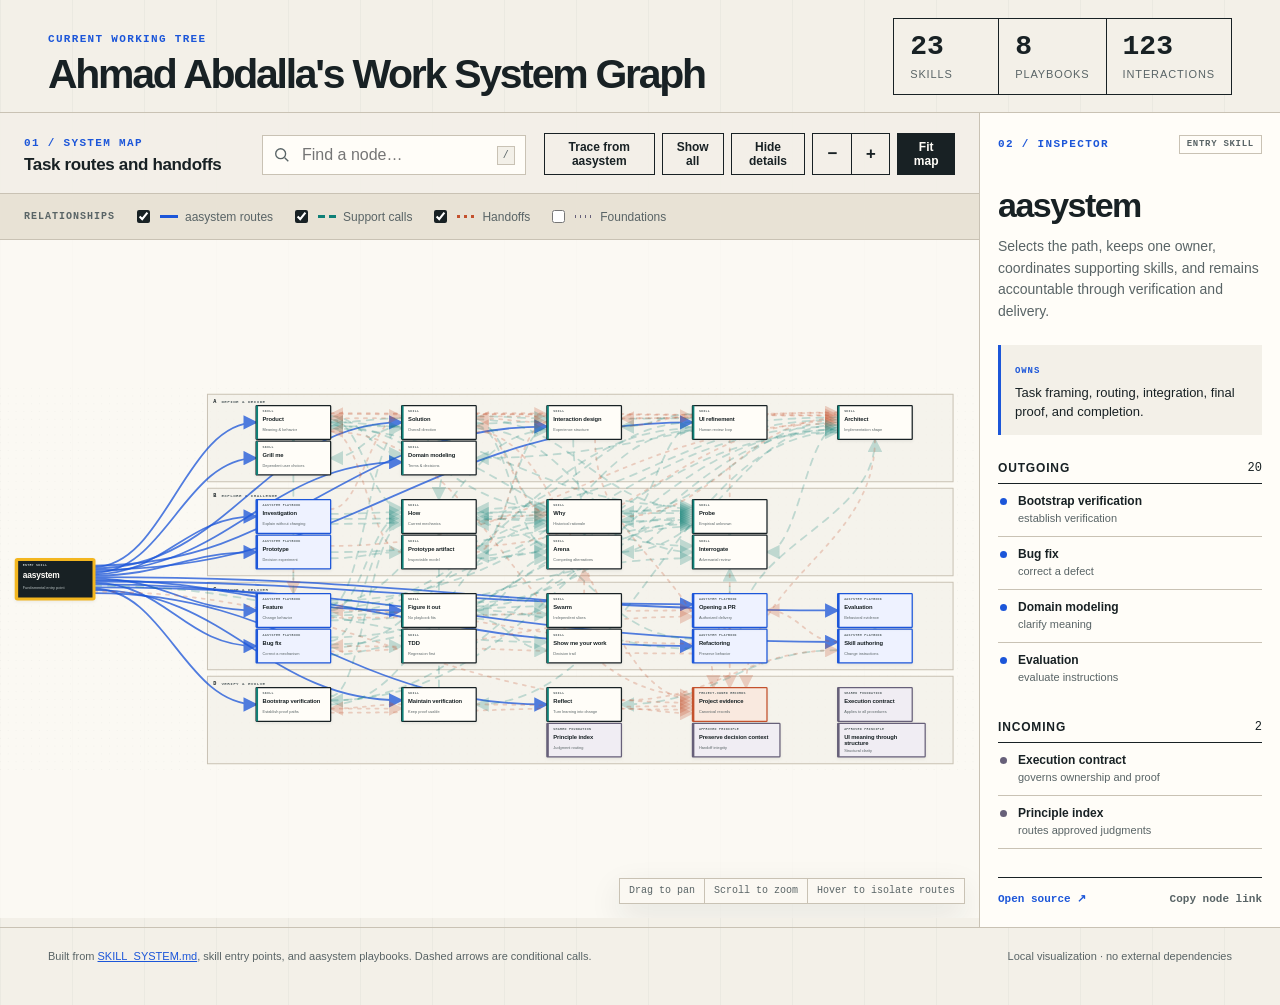
==== visualizations/skill-library/index.html @ e8fff0e6 "feat: bootstrap aasystem plugin" ====
<!doctype html>
<html lang="en">
  <head>
    <meta charset="utf-8" />
    <meta name="viewport" content="width=device-width, initial-scale=1" />
    <meta
      name="description"
      content="Ahmad Abdalla's Work System Graph: an interactive map of the aasystem skill library, its playbooks, supporting skills, handoffs, and shared foundations."
    />
    <title>Ahmad Abdalla's Work System Graph</title>
    <link rel="stylesheet" href="styles.css" />
  </head>
  <body>
    <a class="skip-link" href="#graph">Skip to graph</a>

    <header class="masthead">
      <div class="title-block">
        <p class="eyebrow">Current working tree</p>
        <h1>Ahmad Abdalla's Work System Graph</h1>
      </div>

      <dl class="summary" aria-label="Map summary">
        <div><dt id="skill-count">0</dt><dd>skills</dd></div>
        <div><dt id="playbook-count">0</dt><dd>playbooks</dd></div>
        <div><dt id="edge-count">0</dt><dd>interactions</dd></div>
      </dl>
    </header>

    <main class="workspace">
      <section class="map-shell" aria-labelledby="map-title">
        <div class="toolbar">
          <div class="toolbar-title">
            <p class="section-index">01 / SYSTEM MAP</p>
            <h2 id="map-title">Task routes and handoffs</h2>
          </div>

          <label class="search-field">
            <span class="visually-hidden">Find a skill or playbook</span>
            <svg aria-hidden="true" viewBox="0 0 20 20">
              <circle cx="8.5" cy="8.5" r="5.5"></circle>
              <path d="m13 13 4 4"></path>
            </svg>
            <input id="search" type="search" placeholder="Find a node…" autocomplete="off" />
            <kbd>/</kbd>
          </label>

          <div class="toolbar-actions">
            <button class="button button-quiet" id="trace-button" type="button">Trace from aasystem</button>
            <button class="button button-quiet" id="show-all-button" type="button">Show all</button>
            <button
              class="button button-quiet"
              id="inspector-toggle"
              type="button"
              aria-controls="inspector"
              aria-expanded="true"
            >Hide details</button>
            <div class="zoom-controls" aria-label="Map zoom controls">
              <button class="button button-quiet" id="zoom-out-button" type="button" aria-label="Zoom out">−</button>
              <button class="button button-quiet" id="zoom-in-button" type="button" aria-label="Zoom in">+</button>
            </div>
            <button class="button button-strong" id="fit-button" type="button">Fit map</button>
          </div>
        </div>

        <div class="filter-row" aria-label="Relationship filters">
          <span class="filter-label">Relationships</span>
          <label class="filter route-filter">
            <input type="checkbox" value="route" checked />
            <span></span>aasystem routes
          </label>
          <label class="filter support-filter">
            <input type="checkbox" value="support" checked />
            <span></span>Support calls
          </label>
          <label class="filter handoff-filter">
            <input type="checkbox" value="handoff" checked />
            <span></span>Handoffs
          </label>
          <label class="filter governance-filter">
            <input type="checkbox" value="governance" />
            <span></span>Foundations
          </label>
        </div>

        <div class="map-frame" id="graph">
          <svg
            id="skill-map"
            role="img"
            aria-labelledby="svg-title svg-description"
            viewBox="-360 0 3020 1180"
            preserveAspectRatio="xMidYMid meet"
          >
            <title id="svg-title">Ahmad Abdalla's Work System Graph</title>
            <desc id="svg-description">
              aasystem is the entry point. Arrows show routing to primary procedures, use of supporting
              skills, handoffs between owners, and shared governance.
            </desc>
            <defs>
              <pattern id="dot-grid" width="24" height="24" patternUnits="userSpaceOnUse">
                <circle cx="1" cy="1" r="1" fill="currentColor" opacity="0.12"></circle>
              </pattern>
              <marker id="arrow-route" markerWidth="8" markerHeight="8" refX="7" refY="4" orient="auto">
                <path d="M0,0 L8,4 L0,8 Z" fill="var(--route)"></path>
              </marker>
              <marker id="arrow-support" markerWidth="8" markerHeight="8" refX="7" refY="4" orient="auto">
                <path d="M0,0 L8,4 L0,8 Z" fill="var(--support)"></path>
              </marker>
              <marker id="arrow-handoff" markerWidth="8" markerHeight="8" refX="7" refY="4" orient="auto">
                <path d="M0,0 L8,4 L0,8 Z" fill="var(--handoff)"></path>
              </marker>
              <marker id="arrow-governance" markerWidth="8" markerHeight="8" refX="7" refY="4" orient="auto">
                <path d="M0,0 L8,4 L0,8 Z" fill="var(--governance)"></path>
              </marker>
            </defs>
            <rect class="grid-fill" x="-360" width="3020" height="1180" fill="url(#dot-grid)"></rect>
            <g id="lanes"></g>
            <g id="edges"></g>
            <g id="edge-labels"></g>
            <g id="nodes"></g>
          </svg>

          <div class="map-hint" aria-hidden="true">
            <span>Drag to pan</span><span>Scroll to zoom</span><span>Hover to isolate routes</span>
          </div>
          <div class="empty-search" id="empty-search" hidden>No matching node</div>
        </div>
      </section>

      <aside class="inspector" id="inspector" aria-live="polite" aria-labelledby="inspector-title">
        <div class="inspector-topline">
          <p class="section-index">02 / INSPECTOR</p>
          <span class="node-kind" id="inspector-kind">Entry skill</span>
        </div>
        <h2 id="inspector-title">aasystem</h2>
        <p class="inspector-purpose" id="inspector-purpose"></p>

        <div class="ownership-card">
          <span>Owns</span>
          <p id="inspector-owns"></p>
        </div>

        <div class="relationship-section">
          <div class="relationship-heading">
            <h3>Outgoing</h3>
            <span id="outgoing-count">0</span>
          </div>
          <div class="relationship-list" id="outgoing-list"></div>
        </div>

        <div class="relationship-section">
          <div class="relationship-heading">
            <h3>Incoming</h3>
            <span id="incoming-count">0</span>
          </div>
          <div class="relationship-list" id="incoming-list"></div>
        </div>

        <div class="inspector-footer">
          <a id="source-link" href="../../skills/aasystem/SKILL.md">Open source ↗</a>
          <button id="copy-link" type="button">Copy node link</button>
        </div>
      </aside>
    </main>

    <footer class="page-footer">
      <p>
        Built from <a href="../../SKILL_SYSTEM.md">SKILL_SYSTEM.md</a>, skill entry points,
        and aasystem playbooks. Dashed arrows are conditional calls.
      </p>
      <p>Local visualization · no external dependencies</p>
    </footer>

    <script src="app.js"></script>
  </body>
</html>
---- visualizations/skill-library/styles.css ----
:root {
  color-scheme: light;
  --paper: #f3f0e8;
  --paper-deep: #e8e2d5;
  --ink: #182124;
  --ink-soft: #596466;
  --line: #c9c2b4;
  --white: #fffdf8;
  --route: #1c56d9;
  --support: #0f8077;
  --handoff: #c4512d;
  --governance: #676079;
  --focus: #f3b61f;
  --shadow: 0 12px 32px rgba(31, 42, 44, 0.1);
  --mono: "SFMono-Regular", Consolas, "Liberation Mono", monospace;
  --sans: Inter, ui-sans-serif, -apple-system, BlinkMacSystemFont, "Segoe UI", sans-serif;
}

* {
  box-sizing: border-box;
}

html {
  min-width: 320px;
  background: var(--paper);
}

body {
  margin: 0;
  color: var(--ink);
  background:
    linear-gradient(90deg, rgba(24, 33, 36, 0.035) 1px, transparent 1px) 0 0 / 72px 72px,
    var(--paper);
  font-family: var(--sans);
}

button,
input {
  font: inherit;
}

button,
a,
input {
  -webkit-tap-highlight-color: transparent;
}

a {
  color: inherit;
}

.skip-link {
  position: fixed;
  top: 12px;
  left: 12px;
  z-index: 20;
  padding: 10px 14px;
  color: var(--white);
  background: var(--ink);
  transform: translateY(-150%);
}

.skip-link:focus {
  transform: translateY(0);
}

.masthead {
  display: grid;
  grid-template-columns: minmax(0, 1fr) auto;
  gap: 48px;
  align-items: end;
  padding: 18px 48px 17px;
  border-bottom: 1px solid var(--line);
}

.eyebrow,
.section-index {
  margin: 0;
  color: var(--route);
  font: 700 11px/1.2 var(--mono);
  letter-spacing: 0.12em;
  text-transform: uppercase;
}

h1 {
  max-width: 900px;
  margin: 8px 0 0;
  font-size: clamp(32px, 3.2vw, 48px);
  font-weight: 650;
  letter-spacing: -0.055em;
  line-height: 1;
}

.summary {
  display: flex;
  gap: 1px;
  margin: 0;
  border: 1px solid var(--ink);
  background: var(--ink);
}

.summary div {
  min-width: 104px;
  padding: 14px 16px;
  background: var(--paper);
}

.summary dt {
  font: 650 28px/1 var(--mono);
}

.summary dd {
  margin: 7px 0 0;
  color: var(--ink-soft);
  font-size: 11px;
  letter-spacing: 0.08em;
  text-transform: uppercase;
}

.workspace {
  display: grid;
  grid-template-columns: minmax(0, 1fr) 300px;
  min-height: 760px;
  border-bottom: 1px solid var(--line);
}

.workspace.inspector-collapsed {
  grid-template-columns: minmax(0, 1fr) 0;
}

.map-shell {
  min-width: 0;
  border-right: 1px solid var(--line);
}

.toolbar {
  display: grid;
  grid-template-columns: minmax(220px, 1fr) minmax(220px, 360px) auto;
  gap: 18px;
  align-items: end;
  padding: 20px 24px 18px;
  border-bottom: 1px solid var(--line);
  background: rgba(243, 240, 232, 0.9);
}

.toolbar h2 {
  margin: 5px 0 0;
  font-size: 17px;
  letter-spacing: -0.02em;
}

.search-field {
  display: grid;
  grid-template-columns: 18px 1fr auto;
  gap: 9px;
  align-items: center;
  height: 40px;
  padding: 0 10px;
  border: 1px solid var(--line);
  background: var(--white);
}

.search-field:focus-within {
  border-color: var(--route);
  outline: 2px solid rgba(28, 86, 217, 0.16);
}

.search-field svg {
  width: 18px;
  fill: none;
  stroke: var(--ink-soft);
  stroke-width: 1.5;
}

.search-field input {
  min-width: 0;
  border: 0;
  outline: 0;
  color: var(--ink);
  background: transparent;
}

kbd {
  padding: 2px 5px;
  border: 1px solid var(--line);
  color: var(--ink-soft);
  background: var(--paper);
  font: 10px/1.3 var(--mono);
}

.toolbar-actions {
  display: flex;
  gap: 7px;
}

.zoom-controls {
  display: flex;
  border: 1px solid var(--ink);
}

.zoom-controls .button {
  width: 38px;
  min-width: 38px;
  padding: 0;
  border: 0;
  font: 700 17px/1 var(--mono);
}

.zoom-controls .button + .button {
  border-left: 1px solid var(--ink);
}

.button {
  min-height: 40px;
  padding: 0 13px;
  border: 1px solid var(--ink);
  border-radius: 0;
  cursor: pointer;
  font-size: 12px;
  font-weight: 700;
}

.button-quiet {
  color: var(--ink);
  background: transparent;
}

.button-quiet:hover,
.button-quiet:focus-visible {
  background: var(--paper-deep);
}

.button-strong {
  color: var(--white);
  background: var(--ink);
}

.button-strong:hover,
.button-strong:focus-visible {
  background: var(--route);
  border-color: var(--route);
}

.filter-row {
  display: flex;
  gap: 18px;
  align-items: center;
  min-height: 46px;
  padding: 8px 24px;
  overflow-x: auto;
  border-bottom: 1px solid var(--line);
  background: var(--paper-deep);
  white-space: nowrap;
}

.filter-label {
  color: var(--ink-soft);
  font: 700 10px/1 var(--mono);
  letter-spacing: 0.1em;
  text-transform: uppercase;
}

.filter {
  display: inline-flex;
  gap: 7px;
  align-items: center;
  color: var(--ink-soft);
  cursor: pointer;
  font-size: 12px;
}

.filter input {
  accent-color: var(--ink);
}

.filter > span {
  width: 18px;
  height: 3px;
  background: var(--ink);
}

.route-filter > span { background: var(--route); }
.support-filter > span {
  background: repeating-linear-gradient(90deg, var(--support) 0 7px, transparent 7px 11px);
}
.handoff-filter > span {
  background: repeating-linear-gradient(90deg, var(--handoff) 0 3px, transparent 3px 7px);
}
.governance-filter > span {
  background: repeating-linear-gradient(90deg, var(--governance) 0 1px, transparent 1px 5px);
}

.map-frame {
  position: relative;
  height: calc(100vh - 222px);
  min-height: 650px;
  overflow: hidden;
  background: rgba(255, 253, 248, 0.72);
}

#skill-map {
  display: block;
  width: 100%;
  height: 100%;
  color: var(--ink);
  cursor: grab;
  user-select: none;
  touch-action: none;
}

#skill-map.is-panning {
  cursor: grabbing;
}

.grid-fill {
  pointer-events: none;
}

.lane rect {
  fill: rgba(243, 240, 232, 0.66);
  stroke: var(--line);
  stroke-width: 1;
  vector-effect: non-scaling-stroke;
}

.lane-number {
  fill: var(--ink);
  font: 700 16px var(--mono);
}

.lane-title {
  fill: var(--ink-soft);
  font: 700 13px var(--mono);
  letter-spacing: 0.1em;
}

.edge {
  fill: none;
  opacity: 0.4;
  stroke-width: 1.8;
  stroke-linecap: round;
  stroke-linejoin: round;
  transition: opacity 140ms ease, stroke-width 140ms ease;
  vector-effect: non-scaling-stroke;
}

.edge.route { opacity: 0.76; stroke: var(--route); marker-end: url(#arrow-route); }
.edge.support { opacity: 0.23; stroke: var(--support); stroke-dasharray: 7 7; marker-end: url(#arrow-support); }
.edge.handoff { opacity: 0.24; stroke: var(--handoff); stroke-dasharray: 3 6; marker-end: url(#arrow-handoff); }
.edge.governance { opacity: 0.28; stroke: var(--governance); stroke-dasharray: 1 6; marker-end: url(#arrow-governance); }
.edge.is-muted { opacity: 0.045; }
.edge.is-active { opacity: 1; stroke-width: 3.2; }
.edge.is-hidden { display: none; }

.edge-label {
  display: none;
  opacity: 1;
  pointer-events: none;
  transition: opacity 140ms ease;
}

.edge-label.is-muted { opacity: 0.08; }

.edge-label.is-active {
  display: block;
}

.edge-label rect {
  fill: var(--white);
  stroke: var(--ink-soft);
  stroke-width: 1;
  vector-effect: non-scaling-stroke;
}

.edge-label text {
  fill: var(--ink);
  font: 700 12px var(--mono);
}

.node {
  cursor: pointer;
  outline: none;
  transition: opacity 140ms ease;
}

.node .node-surface {
  fill: var(--white);
  stroke: var(--ink);
  stroke-width: 1.25;
  filter: drop-shadow(0 4px 5px rgba(24, 33, 36, 0.08));
  transition: fill 140ms ease, stroke-width 140ms ease;
  vector-effect: non-scaling-stroke;
}

.node.playbook .node-surface {
  fill: #eef2ff;
  stroke: var(--route);
}

.node.principle .node-surface,
.node.foundation .node-surface {
  fill: #f0edf3;
  stroke: var(--governance);
}

.node.artifact .node-surface {
  fill: #f9e9df;
  stroke: var(--handoff);
}

.node.work .node-surface {
  fill: var(--ink);
  stroke: var(--ink);
  stroke-width: 2;
}

.node-accent {
  fill: var(--support);
}

.node.playbook .node-accent { fill: var(--route); }
.node.principle .node-accent,
.node.foundation .node-accent { fill: var(--governance); }
.node.artifact .node-accent { fill: var(--handoff); }
.node.work .node-accent { fill: var(--focus); }

.node-type {
  fill: var(--ink-soft);
  font: 700 10px var(--mono);
  letter-spacing: 0.09em;
}

.node-title {
  fill: var(--ink);
  font: 650 18px var(--sans);
  letter-spacing: -0.02em;
}

.node-subtitle {
  fill: var(--ink-soft);
  font: 12px var(--sans);
}

.node.work .node-type,
.node.work .node-subtitle {
  fill: #b9c2c3;
}

.node.work .node-title {
  fill: var(--white);
  font-size: 26px;
}

.node:hover .node-surface,
.node:focus-visible .node-surface,
.node.is-selected .node-surface {
  stroke-width: 3;
}

.node.is-selected .node-surface {
  stroke: var(--focus);
}

.node.is-muted {
  opacity: 0.19;
}

.node.is-match .node-surface {
  fill: #fff4c9;
  stroke: var(--focus);
  stroke-width: 3;
}

.map-hint {
  position: absolute;
  right: 14px;
  bottom: 14px;
  display: flex;
  gap: 1px;
  border: 1px solid var(--line);
  background: var(--line);
  box-shadow: var(--shadow);
}

.map-hint span {
  padding: 7px 9px;
  color: var(--ink-soft);
  background: rgba(255, 253, 248, 0.92);
  font: 10px/1 var(--mono);
}

.empty-search {
  position: absolute;
  top: 50%;
  left: 50%;
  padding: 10px 14px;
  border: 1px solid var(--ink);
  background: var(--white);
  transform: translate(-50%, -50%);
  font: 12px var(--mono);
}

.inspector {
  min-width: 0;
  padding: 22px 18px;
  background: var(--white);
}

.inspector[hidden] {
  display: none;
}

.inspector-topline,
.relationship-heading,
.inspector-footer {
  display: flex;
  justify-content: space-between;
  gap: 16px;
  align-items: center;
}

.node-kind {
  padding: 4px 7px;
  border: 1px solid var(--line);
  color: var(--ink-soft);
  font: 700 9px/1 var(--mono);
  letter-spacing: 0.08em;
  text-transform: uppercase;
}

.inspector h2 {
  margin: 34px 0 0;
  font-size: 34px;
  font-weight: 650;
  letter-spacing: -0.045em;
  line-height: 1;
}

.inspector-purpose {
  min-height: 66px;
  margin: 14px 0 22px;
  color: var(--ink-soft);
  font-size: 14px;
  line-height: 1.55;
}

.ownership-card {
  padding: 14px;
  border-left: 3px solid var(--route);
  background: var(--paper);
}

.ownership-card span {
  color: var(--route);
  font: 700 9px/1 var(--mono);
  letter-spacing: 0.1em;
  text-transform: uppercase;
}

.ownership-card p {
  margin: 7px 0 0;
  font-size: 13px;
  line-height: 1.45;
}

.relationship-section {
  margin-top: 26px;
}

.relationship-heading {
  padding-bottom: 8px;
  border-bottom: 1px solid var(--ink);
}

.relationship-heading h3 {
  margin: 0;
  font-size: 12px;
  letter-spacing: 0.07em;
  text-transform: uppercase;
}

.relationship-heading span {
  font: 12px var(--mono);
}

.relationship-list {
  max-height: 210px;
  overflow-y: auto;
}

.relationship-item {
  display: grid;
  grid-template-columns: 8px 1fr;
  gap: 10px;
  width: 100%;
  padding: 10px 2px;
  border: 0;
  border-bottom: 1px solid var(--line);
  color: var(--ink);
  background: transparent;
  text-align: left;
  cursor: pointer;
}

.relationship-item:hover,
.relationship-item:focus-visible {
  background: var(--paper);
  outline: 0;
}

.relationship-dot {
  width: 7px;
  height: 7px;
  margin-top: 4px;
  border-radius: 50%;
  background: var(--ink);
}

.relationship-dot.route { background: var(--route); }
.relationship-dot.support { background: var(--support); }
.relationship-dot.handoff { background: var(--handoff); }
.relationship-dot.governance { background: var(--governance); }

.relationship-item strong,
.relationship-item small {
  display: block;
}

.relationship-item strong {
  font-size: 12px;
}

.relationship-item small {
  margin-top: 3px;
  color: var(--ink-soft);
  font-size: 11px;
  line-height: 1.35;
}

.relationship-empty {
  margin: 12px 0;
  color: var(--ink-soft);
  font-size: 12px;
}

.inspector-footer {
  margin-top: 28px;
  padding-top: 14px;
  border-top: 1px solid var(--ink);
  font: 700 11px var(--mono);
}

.inspector-footer a {
  color: var(--route);
  text-decoration: none;
}

.inspector-footer a:hover {
  text-decoration: underline;
}

.inspector-footer button {
  padding: 0;
  border: 0;
  color: var(--ink-soft);
  background: transparent;
  cursor: pointer;
  font: inherit;
}

.page-footer {
  display: flex;
  justify-content: space-between;
  gap: 32px;
  padding: 20px 48px 40px;
  color: var(--ink-soft);
  font-size: 11px;
  line-height: 1.5;
}

.page-footer p {
  max-width: 780px;
  margin: 0;
}

.page-footer a {
  color: var(--route);
}

.visually-hidden {
  position: absolute;
  width: 1px;
  height: 1px;
  padding: 0;
  margin: -1px;
  overflow: hidden;
  clip: rect(0, 0, 0, 0);
  white-space: nowrap;
  border: 0;
}

@media (max-width: 1120px) {
  .masthead {
    grid-template-columns: 1fr;
  }

  .summary {
    justify-self: start;
  }

  .workspace {
    grid-template-columns: 1fr;
  }

  .map-shell {
    border-right: 0;
  }

  .inspector {
    border-top: 1px solid var(--line);
  }

  .relationship-list {
    max-height: 260px;
  }
}

@media (max-width: 760px) {
  .masthead {
    padding: 28px 18px 22px;
  }

  h1 {
    font-size: 46px;
  }

  .summary {
    width: 100%;
  }

  .summary div {
    min-width: 0;
    flex: 1;
  }

  .toolbar {
    grid-template-columns: 1fr;
    align-items: stretch;
    padding: 16px;
  }

  .toolbar-actions {
    display: grid;
    grid-template-columns: repeat(2, minmax(0, 1fr));
  }

  .toolbar-actions #fit-button {
    grid-column: span 2;
  }

  .button {
    padding: 0 7px;
    font-size: 11px;
  }

  .filter-row {
    padding-inline: 16px;
  }

  .map-frame {
    height: 68vh;
    min-height: 520px;
  }

  .map-hint {
    display: none;
  }

  .inspector {
    padding: 20px 18px;
  }

  .page-footer {
    flex-direction: column;
    padding: 20px 18px 32px;
  }
}

@media (prefers-reduced-motion: reduce) {
  *,
  *::before,
  *::after {
    scroll-behavior: auto !important;
    transition-duration: 0.01ms !important;
  }
}
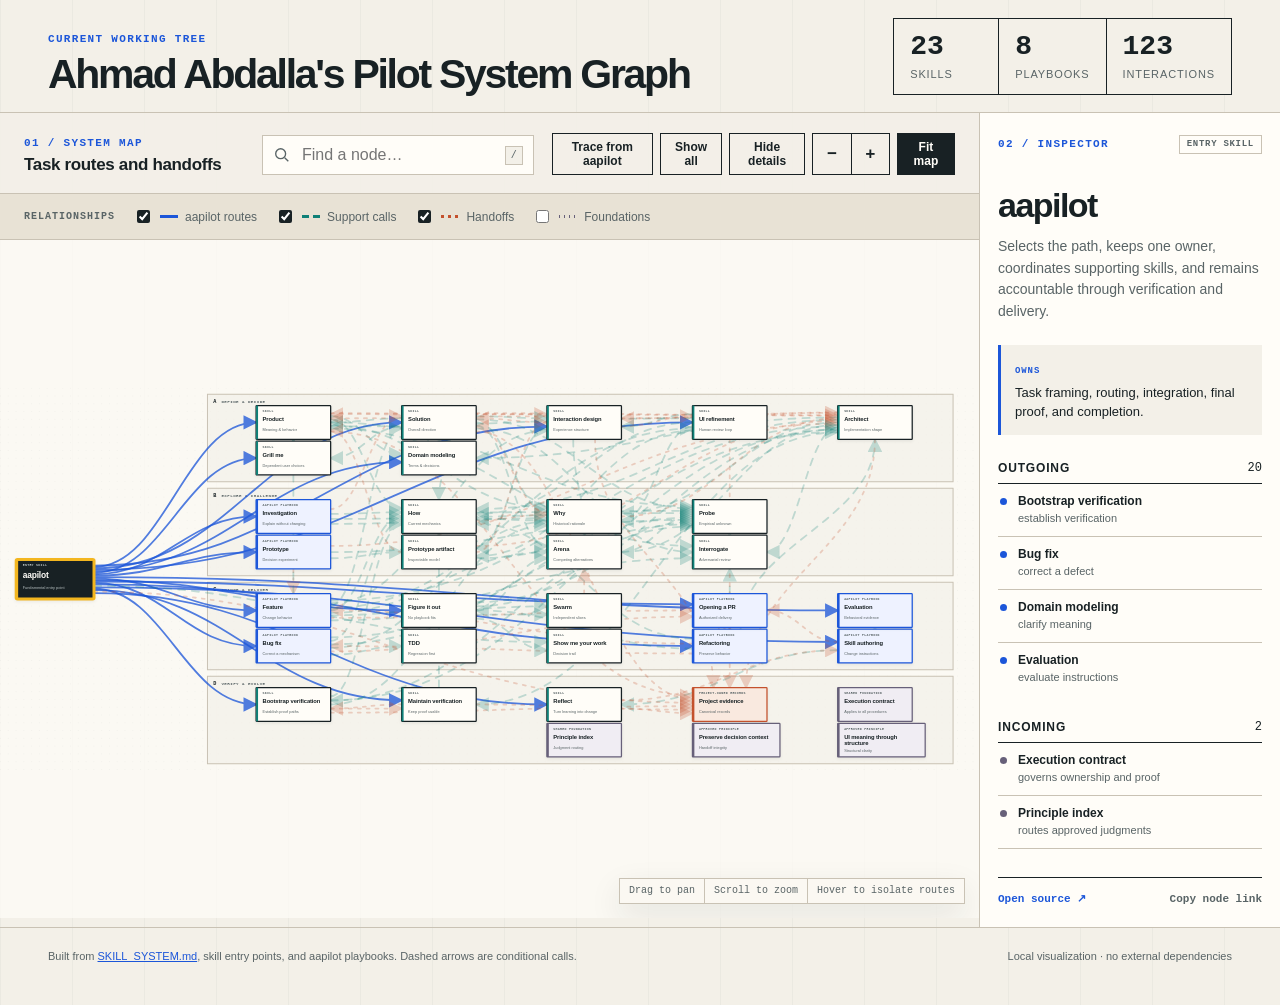
==== commit 0e4737b4: "feat: introduce aapilot and Pilot System branding" ====
--- a/visualizations/skill-library/index.html
+++ b/visualizations/skill-library/index.html
@@ -5,9 +5,9 @@
     <meta name="viewport" content="width=device-width, initial-scale=1" />
     <meta
       name="description"
-      content="Ahmad Abdalla's Work System Graph: an interactive map of the aasystem skill library, its playbooks, supporting skills, handoffs, and shared foundations."
+      content="Ahmad Abdalla's Pilot System Graph: an interactive map of the aasystem skill library, its playbooks, supporting skills, handoffs, and shared foundations."
     />
-    <title>Ahmad Abdalla's Work System Graph</title>
+    <title>Ahmad Abdalla's Pilot System Graph</title>
     <link rel="stylesheet" href="styles.css" />
   </head>
   <body>
@@ -16,7 +16,7 @@
     <header class="masthead">
       <div class="title-block">
         <p class="eyebrow">Current working tree</p>
-        <h1>Ahmad Abdalla's Work System Graph</h1>
+        <h1>Ahmad Abdalla's Pilot System Graph</h1>
       </div>
 
       <dl class="summary" aria-label="Map summary">
@@ -45,7 +45,7 @@
           </label>
 
           <div class="toolbar-actions">
-            <button class="button button-quiet" id="trace-button" type="button">Trace from aasystem</button>
+            <button class="button button-quiet" id="trace-button" type="button">Trace from aapilot</button>
             <button class="button button-quiet" id="show-all-button" type="button">Show all</button>
             <button
               class="button button-quiet"
@@ -66,7 +66,7 @@
           <span class="filter-label">Relationships</span>
           <label class="filter route-filter">
             <input type="checkbox" value="route" checked />
-            <span></span>aasystem routes
+            <span></span>aapilot routes
           </label>
           <label class="filter support-filter">
             <input type="checkbox" value="support" checked />
@@ -90,9 +90,9 @@
             viewBox="-360 0 3020 1180"
             preserveAspectRatio="xMidYMid meet"
           >
-            <title id="svg-title">Ahmad Abdalla's Work System Graph</title>
+            <title id="svg-title">Ahmad Abdalla's Pilot System Graph</title>
             <desc id="svg-description">
-              aasystem is the entry point. Arrows show routing to primary procedures, use of supporting
+              aapilot is the entry point. Arrows show routing to primary procedures, use of supporting
               skills, handoffs between owners, and shared governance.
             </desc>
             <defs>
@@ -131,7 +131,7 @@
           <p class="section-index">02 / INSPECTOR</p>
           <span class="node-kind" id="inspector-kind">Entry skill</span>
         </div>
-        <h2 id="inspector-title">aasystem</h2>
+        <h2 id="inspector-title">aapilot</h2>
         <p class="inspector-purpose" id="inspector-purpose"></p>
 
         <div class="ownership-card">
@@ -156,7 +156,7 @@
         </div>
 
         <div class="inspector-footer">
-          <a id="source-link" href="../../skills/aasystem/SKILL.md">Open source ↗</a>
+          <a id="source-link" href="../../skills/aapilot/SKILL.md">Open source ↗</a>
           <button id="copy-link" type="button">Copy node link</button>
         </div>
       </aside>
@@ -165,7 +165,7 @@
     <footer class="page-footer">
       <p>
         Built from <a href="../../SKILL_SYSTEM.md">SKILL_SYSTEM.md</a>, skill entry points,
-        and aasystem playbooks. Dashed arrows are conditional calls.
+        and aapilot playbooks. Dashed arrows are conditional calls.
       </p>
       <p>Local visualization · no external dependencies</p>
     </footer>
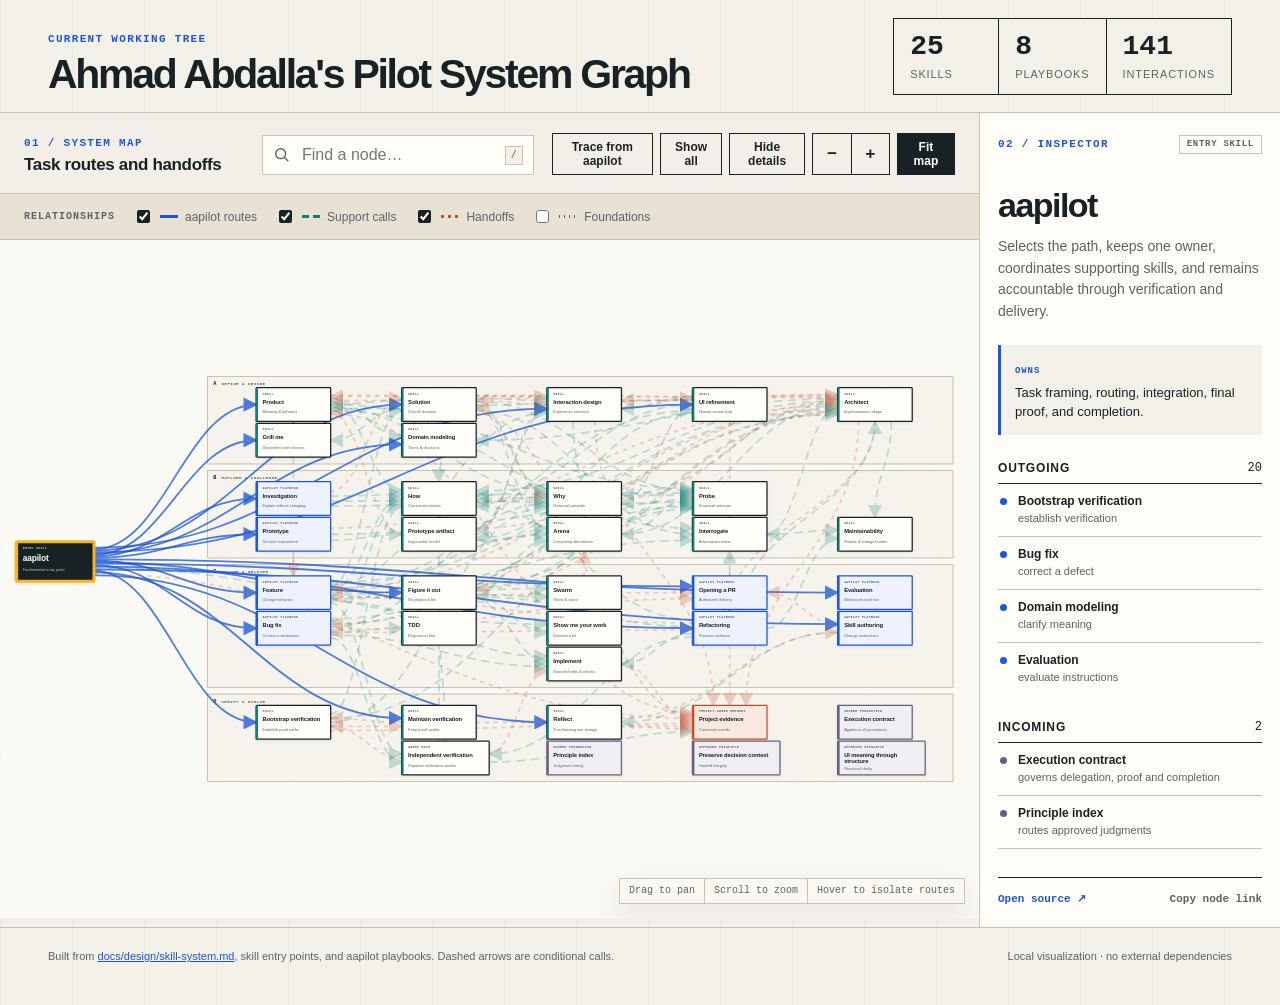
==== commit 4a7cbe0a: "docs: organize operations and system documentation" ====
--- a/visualizations/skill-library/index.html
+++ b/visualizations/skill-library/index.html
@@ -164,7 +164,7 @@
 
     <footer class="page-footer">
       <p>
-        Built from <a href="../../SKILL_SYSTEM.md">SKILL_SYSTEM.md</a>, skill entry points,
+        Built from <a href="../../docs/design/skill-system.md">docs/design/skill-system.md</a>, skill entry points,
         and aapilot playbooks. Dashed arrows are conditional calls.
       </p>
       <p>Local visualization · no external dependencies</p>
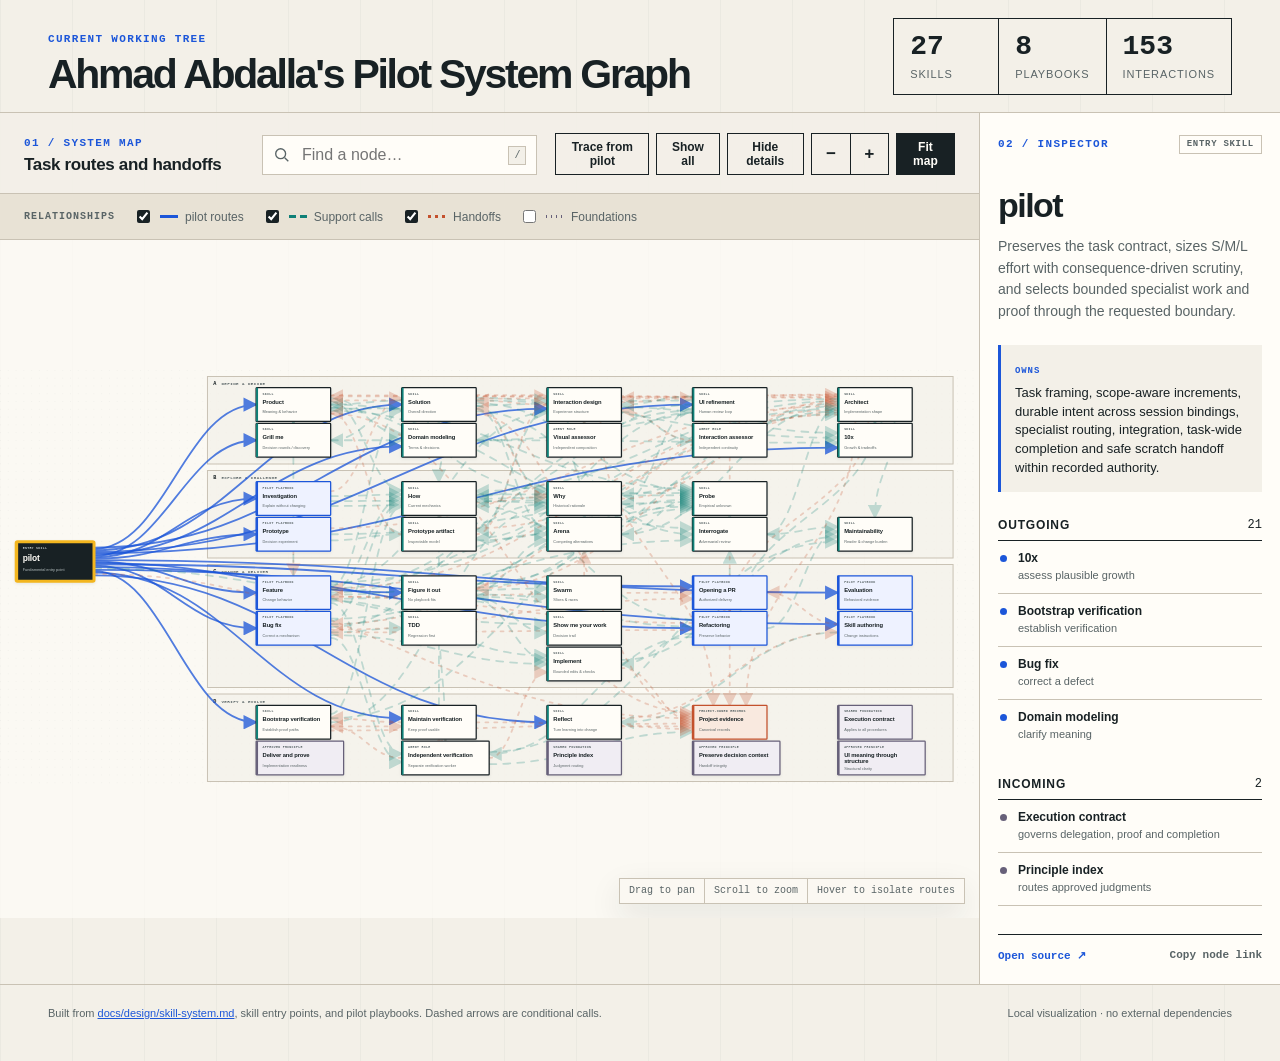
==== commit f4e31969: "refactor: rename aapilot entry skill to pilot" ====
--- a/visualizations/skill-library/index.html
+++ b/visualizations/skill-library/index.html
@@ -45,7 +45,7 @@
           </label>
 
           <div class="toolbar-actions">
-            <button class="button button-quiet" id="trace-button" type="button">Trace from aapilot</button>
+            <button class="button button-quiet" id="trace-button" type="button">Trace from pilot</button>
             <button class="button button-quiet" id="show-all-button" type="button">Show all</button>
             <button
               class="button button-quiet"
@@ -66,7 +66,7 @@
           <span class="filter-label">Relationships</span>
           <label class="filter route-filter">
             <input type="checkbox" value="route" checked />
-            <span></span>aapilot routes
+            <span></span>pilot routes
           </label>
           <label class="filter support-filter">
             <input type="checkbox" value="support" checked />
@@ -92,7 +92,7 @@
           >
             <title id="svg-title">Ahmad Abdalla's Pilot System Graph</title>
             <desc id="svg-description">
-              aapilot is the entry point. Arrows show routing to primary procedures, use of supporting
+              pilot is the entry point. Arrows show routing to primary procedures, use of supporting
               skills, handoffs between owners, and shared governance.
             </desc>
             <defs>
@@ -131,7 +131,7 @@
           <p class="section-index">02 / INSPECTOR</p>
           <span class="node-kind" id="inspector-kind">Entry skill</span>
         </div>
-        <h2 id="inspector-title">aapilot</h2>
+        <h2 id="inspector-title">pilot</h2>
         <p class="inspector-purpose" id="inspector-purpose"></p>
 
         <div class="ownership-card">
@@ -156,7 +156,7 @@
         </div>
 
         <div class="inspector-footer">
-          <a id="source-link" href="../../skills/aapilot/SKILL.md">Open source ↗</a>
+          <a id="source-link" href="../../skills/pilot/SKILL.md">Open source ↗</a>
           <button id="copy-link" type="button">Copy node link</button>
         </div>
       </aside>
@@ -165,7 +165,7 @@
     <footer class="page-footer">
       <p>
         Built from <a href="../../docs/design/skill-system.md">docs/design/skill-system.md</a>, skill entry points,
-        and aapilot playbooks. Dashed arrows are conditional calls.
+        and pilot playbooks. Dashed arrows are conditional calls.
       </p>
       <p>Local visualization · no external dependencies</p>
     </footer>
